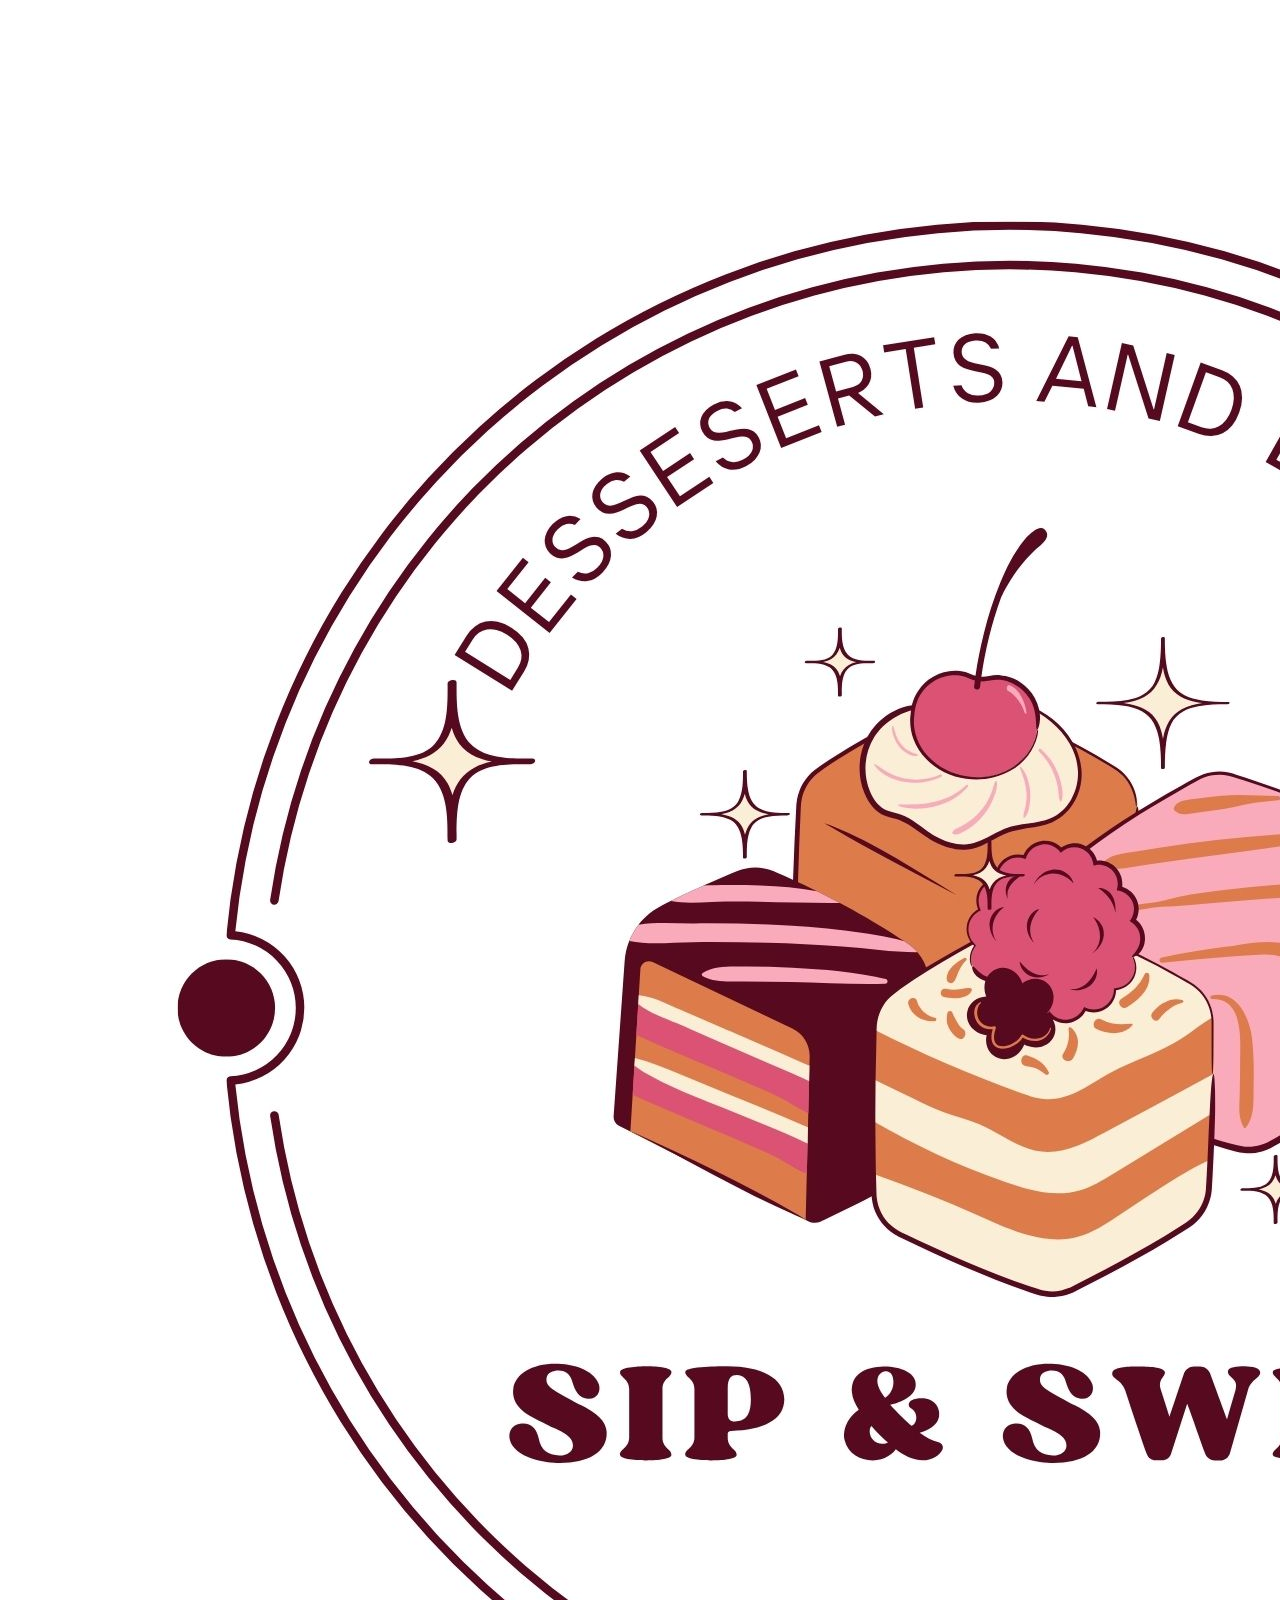
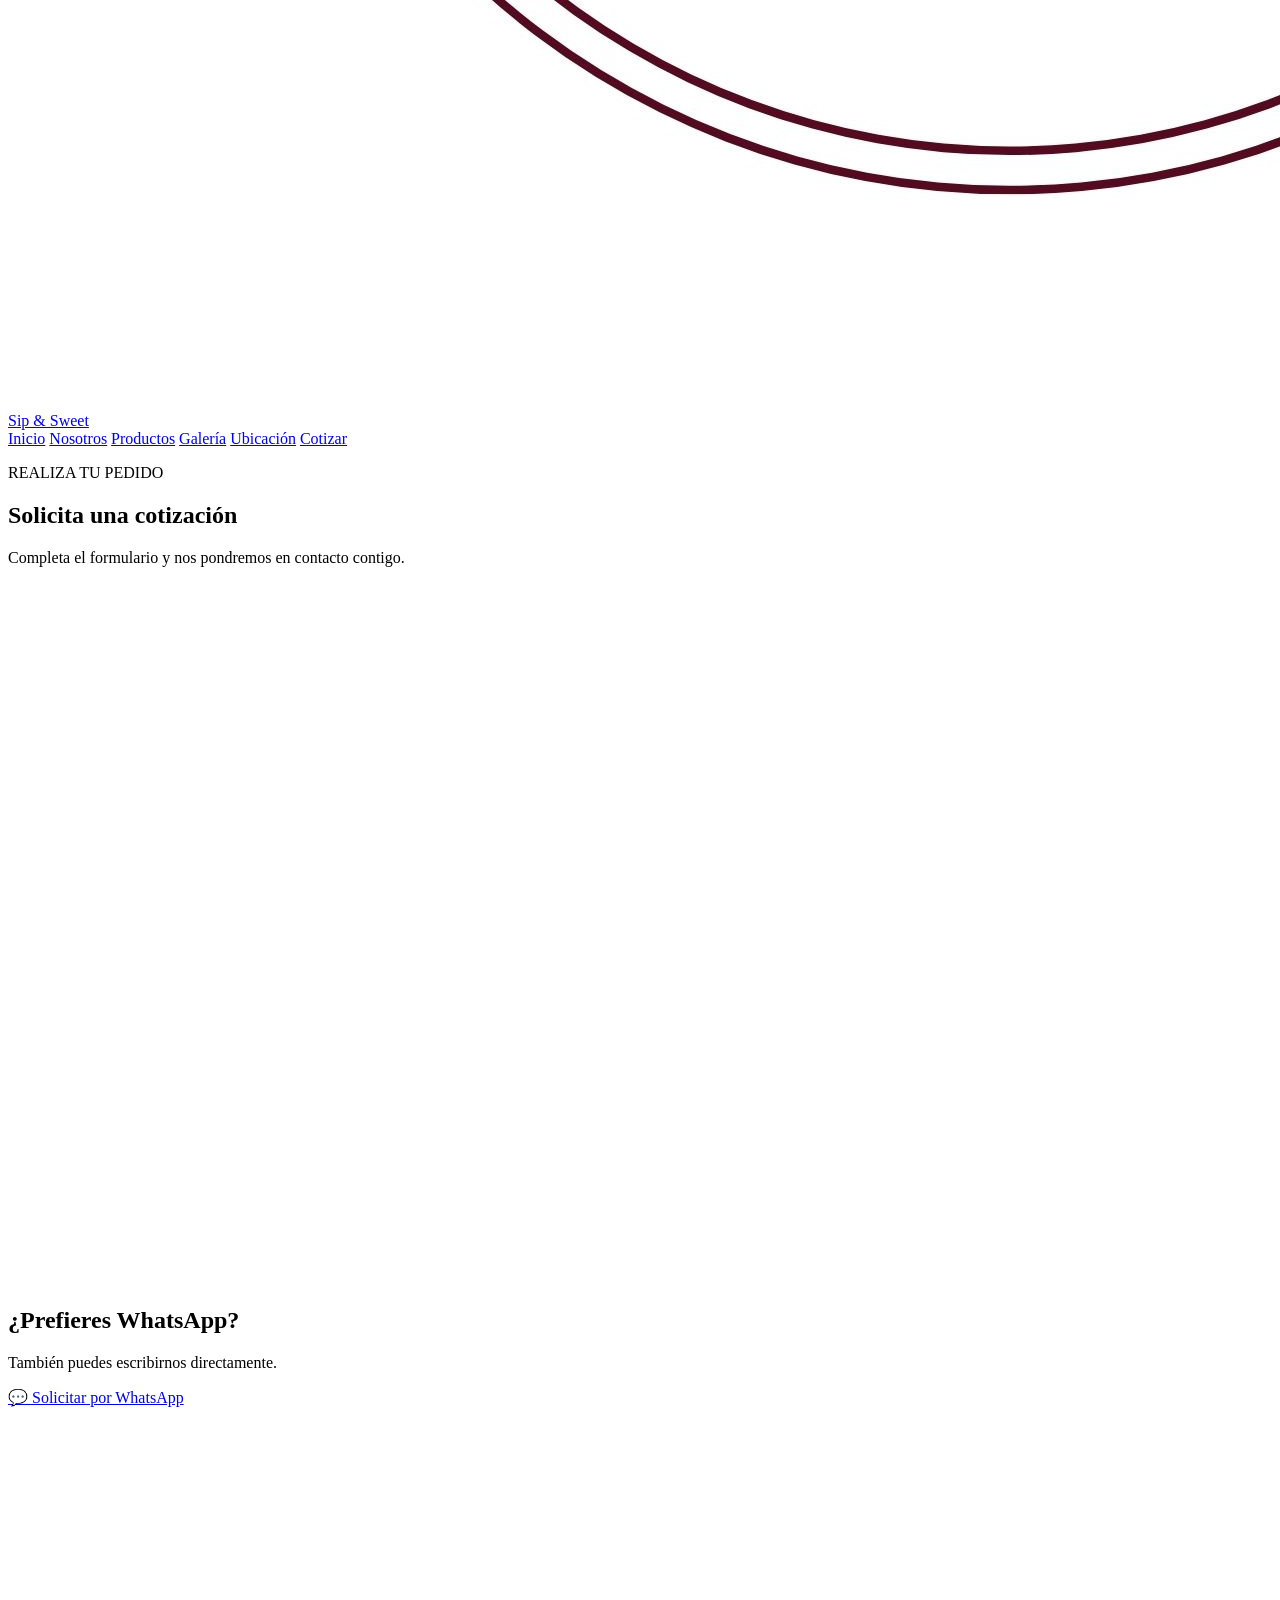
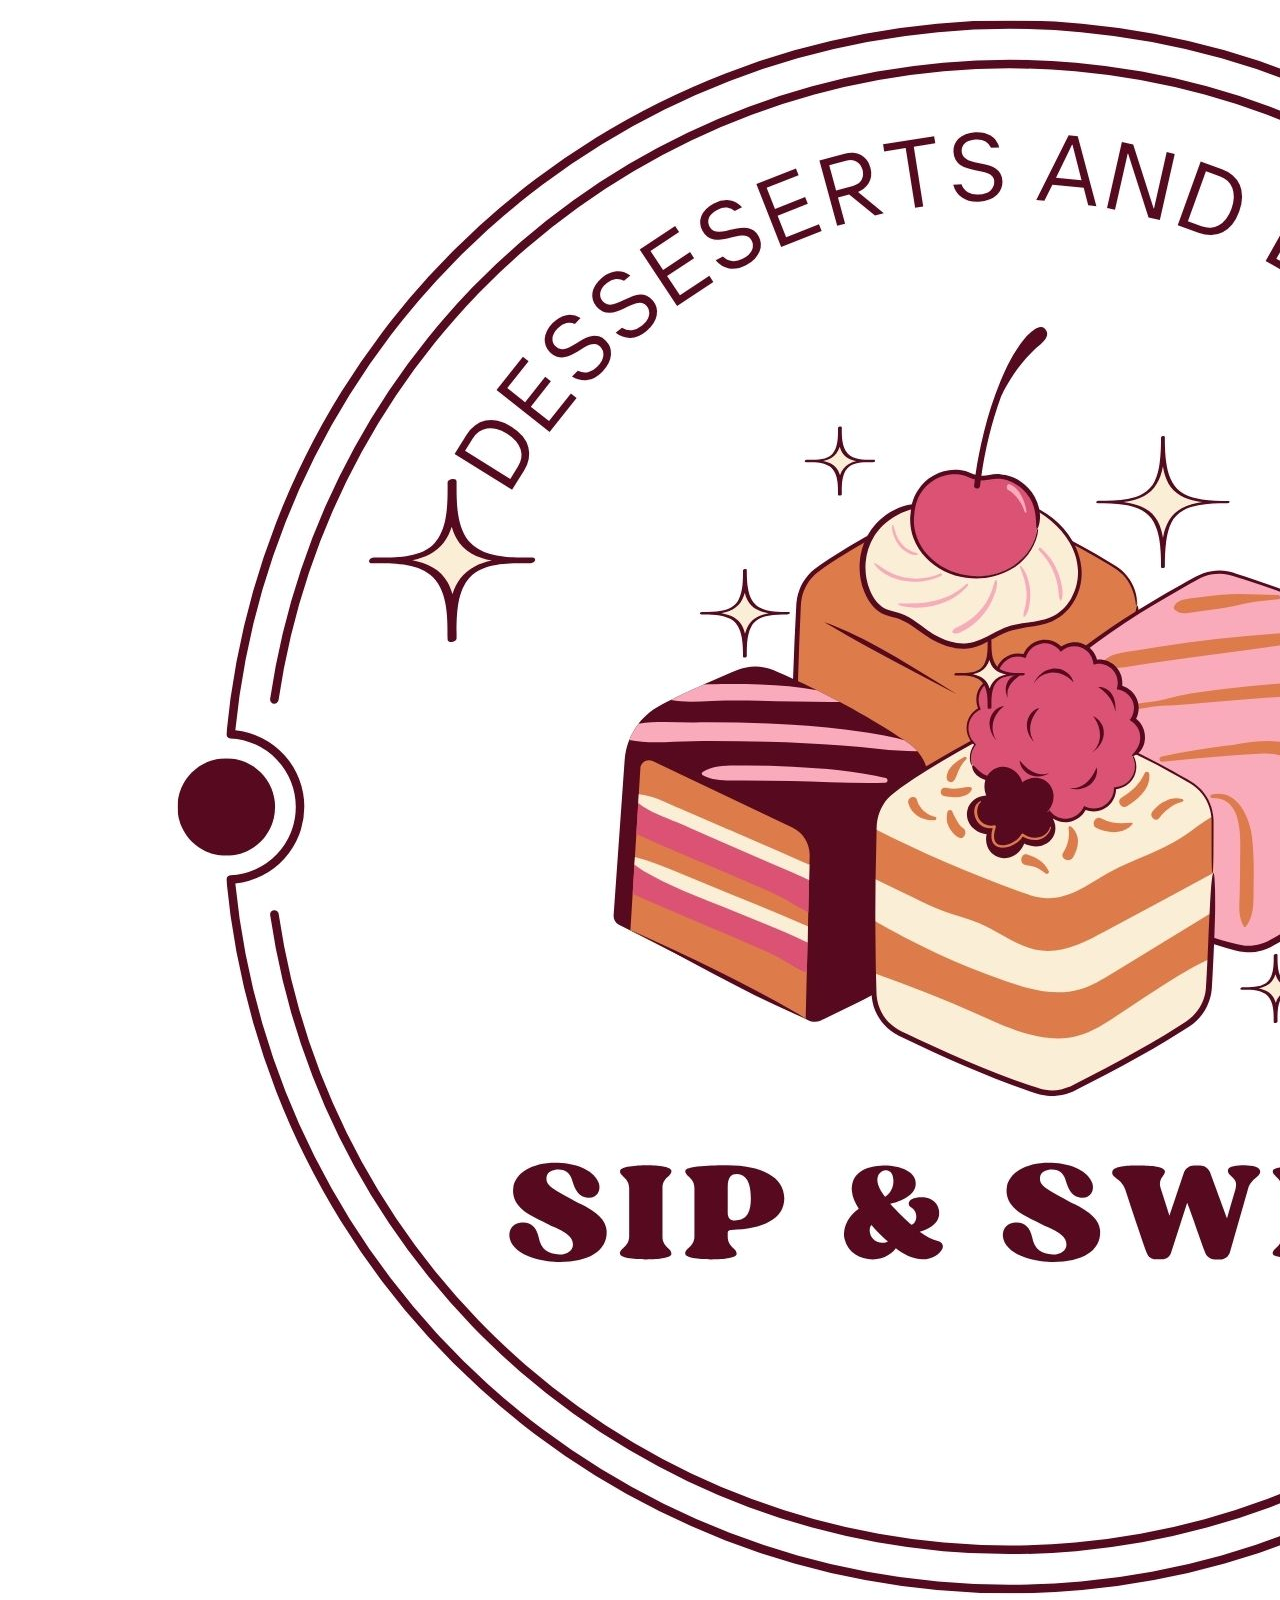
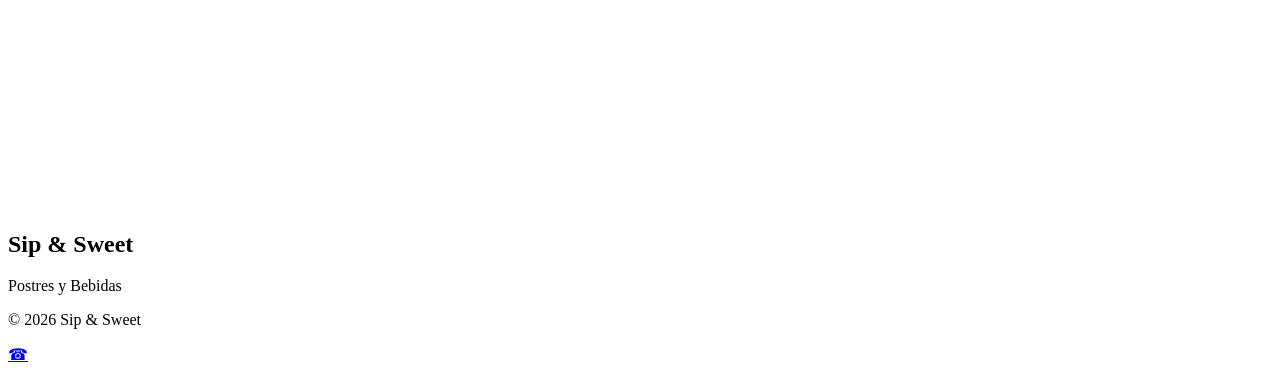
==== Cotizar.html @ 251fcc57 "Trabajo" ====
<!DOCTYPE html>
<html lang="es">
<head>
    <meta charset="UTF-8">
    <meta name="viewport" content="width=device-width, initial-scale=1.0">
    <title>Sip & Sweet | Cotizar</title>
    <link rel="stylesheet" href="style.css">
</head>

<body>
    <header class="header">
        <a href="index.html" class="logo-area">
            <img src="SIP & SWEET.jpg.jpeg" alt="Logo">
            <span>
                Sip & Sweet
            </span>
        </a>

        <nav class="menu">
            <a href="Inicio.html">Inicio</a>
            <a href="nosotros.html">Nosotros</a>
            <a href="productos.html">Productos</a>
            <a href="galeria.html">Galería</a>
            <a href="ubicacion.html">Ubicación</a>
            <a href="cotizar.html" class="activo">Cotizar</a>
        </nav>
    </header>

    <main>
        <section class="pagina-titulo">
            <p class="etiqueta">
                REALIZA TU PEDIDO
            </p>

            <h1>
                Solicita una cotización
            </h1>

            <p>
                Completa el formulario y nos pondremos en contacto contigo.
            </p>

        </section>


        <section class="seccion">
            <div class="formulario">

                <iframe src="https://docs.google.com/forms/d/e/1FAIpQLSerb59n54mi8yVK3puE0vmcyumna59EAWSUeLWw6-2KapjbzQ/viewform?usp=sharing&ouid=100980367178683352864" width="100%"
                    height="700" frameborder="0" marginheight="0" marginwidth="0">

                    Cargando formulario...

                </iframe>
            </div>
        </section>

        <section class="contacto">
            <h2>
                ¿Prefieres WhatsApp?
            </h2>

            <p>
                También puedes escribirnos directamente.
            </p>

            <a href="https://wa.me/50239715109?text=Hola%20Sip%20%26%20Sweet%2C%20quiero%20información."
                target="_blank" class="btn-whatsapp">

                💬 Solicitar por WhatsApp

            </a>
        </section>
    </main>

    <footer>
        <div class="footer-logo">
            <img src="SIP & SWEET.jpg.jpeg" alt="Logo">
            <h2>
                Sip & Sweet
            </h2>
        </div>

        <p>
            Postres y Bebidas
        </p>

        <p>
            © 2026 Sip & Sweet
        </p>
    </footer>

    <a href="https://wa.me/50239715109?text=Hola%20Sip%20%26%20Sweet%2C%20quiero%20información."
        target="_blank"
        class="whatsapp" aria-label="WhatsApp">
        ☎
    </a>

</body>
</html>
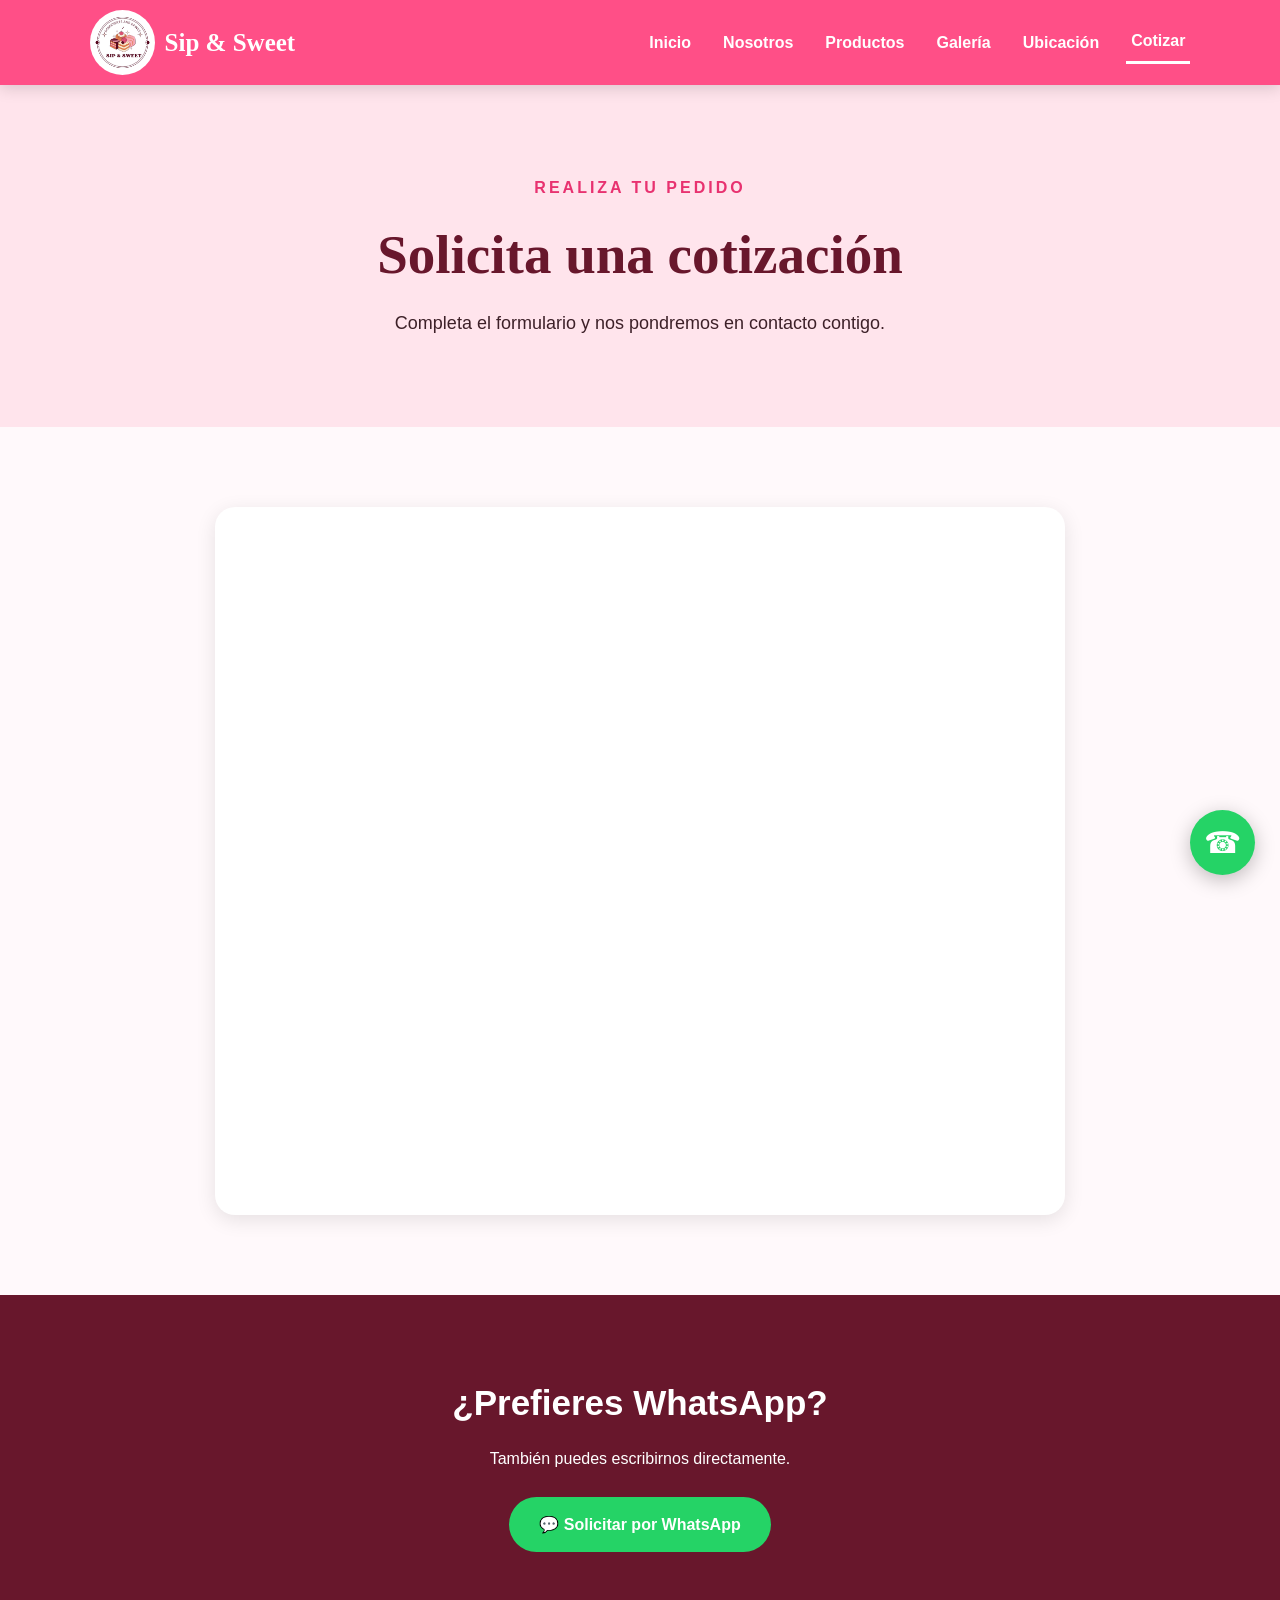
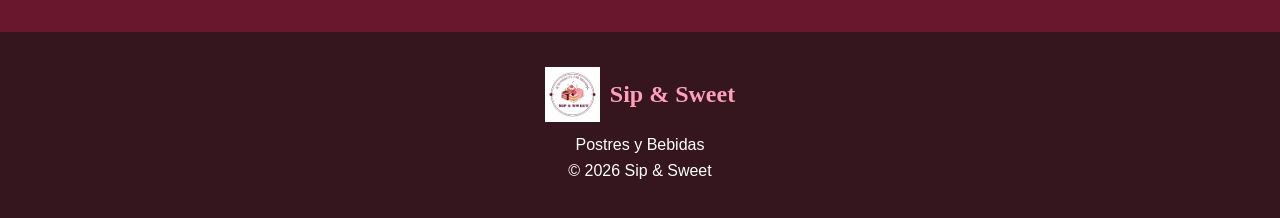
==== commit eba81209: "cambios Updated stylesheet link and corrected navigation links to match file names." ====
--- a/Cotizar.html
+++ b/Cotizar.html
@@ -4,7 +4,7 @@
     <meta charset="UTF-8">
     <meta name="viewport" content="width=device-width, initial-scale=1.0">
     <title>Sip & Sweet | Cotizar</title>
-    <link rel="stylesheet" href="style.css">
+    <link rel="stylesheet" href="Style.css">
 </head>
 
 <body>
@@ -17,12 +17,12 @@
         </a>
 
         <nav class="menu">
-            <a href="Inicio.html">Inicio</a>
-            <a href="nosotros.html">Nosotros</a>
-            <a href="productos.html">Productos</a>
-            <a href="galeria.html">Galería</a>
-            <a href="ubicacion.html">Ubicación</a>
-            <a href="cotizar.html" class="activo">Cotizar</a>
+            <a href="index.html">Inicio</a>
+            <a href="Nosotros.html">Nosotros</a>
+            <a href="Productos.html">Productos</a>
+            <a href="Galeria.html">Galería</a>
+            <a href="Ubicacion.html">Ubicación</a>
+            <a href="Cotizar.html" class="activo">Cotizar</a>
         </nav>
     </header>
 
@@ -97,4 +97,4 @@
     </a>
 
 </body>
-</html>+</html>
--- a/Style.css
+++ b/Style.css
@@ -0,0 +1,1147 @@
+/* ========================================
+   CONFIGURACIÓN GENERAL
+======================================== */
+
+* {
+    margin: 0;
+    padding: 0;
+    box-sizing: border-box;
+}
+
+
+html {
+    scroll-behavior: smooth;
+}
+
+
+body {
+    font-family: Arial, Helvetica, sans-serif;
+
+    background: #fff9fb;
+
+    color: #3d2028;
+
+    line-height: 1.6;
+}
+
+
+a {
+    text-decoration: none;
+}
+
+
+
+/* ========================================
+   HEADER
+======================================== */
+
+.header {
+
+    width: 100%;
+
+    min-height: 85px;
+
+    background: #ff4f87;
+
+    display: flex;
+
+    align-items: center;
+
+    justify-content: space-between;
+
+    padding: 10px 7%;
+
+    position: sticky;
+
+    top: 0;
+
+    z-index: 1000;
+
+    box-shadow: 0 3px 15px rgba(0, 0, 0, .15);
+}
+
+
+
+/* LOGO */
+
+.logo-area {
+
+    display: flex;
+
+    align-items: center;
+
+    gap: 10px;
+
+    color: white;
+
+    font-size: 25px;
+
+    font-weight: bold;
+
+    font-family: cursive;
+}
+
+
+.logo-area img {
+
+    width: 65px;
+
+    height: 65px;
+
+    object-fit: contain;
+
+    border-radius: 50%;
+}
+
+
+
+/* ========================================
+   MENÚ
+======================================== */
+
+.menu {
+
+    display: flex;
+
+    align-items: center;
+
+    justify-content: center;
+
+    gap: 22px;
+
+    flex-wrap: wrap;
+}
+
+
+.menu a {
+
+    color: white;
+
+    font-weight: bold;
+
+    transition: .3s;
+
+    padding: 7px 5px;
+}
+
+
+.menu a:hover {
+
+    color: #ffe1eb;
+
+    transform: translateY(-2px);
+}
+
+
+.menu a.activo {
+
+    border-bottom: 3px solid white;
+
+}
+
+
+
+/* ========================================
+   INICIO
+======================================== */
+
+.hero {
+
+    min-height: 620px;
+
+    display: flex;
+
+    align-items: center;
+
+    justify-content: center;
+
+    text-align: center;
+
+    padding: 60px 20px;
+
+    background:
+
+        linear-gradient(rgba(255, 190, 210, .90),
+            rgba(255, 241, 245, .96));
+}
+
+
+.hero-contenido {
+
+    max-width: 850px;
+}
+
+
+.etiqueta {
+
+    color: #e83270;
+
+    font-weight: bold;
+
+    letter-spacing: 3px;
+
+    margin-bottom: 10px;
+}
+
+
+.hero h1 {
+
+    font-family: cursive;
+
+    font-size: 80px;
+
+    color: #68172c;
+
+    margin-bottom: 10px;
+}
+
+
+.hero h2 {
+
+    color: #df316c;
+
+    font-size: 30px;
+
+    margin-bottom: 20px;
+}
+
+
+.hero p:not(.etiqueta) {
+
+    font-size: 19px;
+
+    max-width: 650px;
+
+    margin: 0 auto 30px;
+}
+
+
+
+/* ========================================
+   BOTONES
+======================================== */
+
+.botones {
+
+    display: flex;
+
+    justify-content: center;
+
+    align-items: center;
+
+    gap: 15px;
+
+    flex-wrap: wrap;
+}
+
+
+.btn {
+
+    display: inline-block;
+
+    background: #ed3975;
+
+    color: white;
+
+    padding: 14px 30px;
+
+    border-radius: 30px;
+
+    font-weight: bold;
+
+    transition: .3s;
+}
+
+
+.btn:hover {
+
+    background: #b81d50;
+
+    transform: scale(1.05);
+}
+
+
+.btn-secundario {
+
+    background: #6b172d;
+}
+
+
+.btn-secundario:hover {
+
+    background: #45101d;
+}
+
+
+.btn.pequeño {
+
+    padding: 10px 20px;
+
+    margin-top: 15px;
+}
+
+
+
+/* ========================================
+   BIENVENIDA
+======================================== */
+
+.bienvenida {
+
+    max-width: 1100px;
+
+    margin: auto;
+
+    padding: 80px 20px;
+
+    display: grid;
+
+    grid-template-columns: 1fr 1fr;
+
+    gap: 50px;
+
+    align-items: center;
+}
+
+
+.bienvenida h2 {
+
+    font-size: 40px;
+
+    color: #68172c;
+
+    margin-bottom: 20px;
+}
+
+
+.bienvenida p {
+
+    margin-bottom: 25px;
+
+    font-size: 18px;
+}
+
+
+.bienvenida-iconos {
+
+    display: grid;
+
+    grid-template-columns: repeat(3, 1fr);
+
+    gap: 15px;
+}
+
+
+.bienvenida-iconos div {
+
+    background: #ffe4ec;
+
+    border-radius: 20px;
+
+    padding: 30px 10px;
+
+    text-align: center;
+
+    font-size: 50px;
+}
+
+
+.bienvenida-iconos span {
+
+    display: block;
+
+    font-size: 16px;
+
+    font-weight: bold;
+
+    color: #68172c;
+}
+
+
+
+/* ========================================
+   TÍTULO DE PÁGINAS
+======================================== */
+
+.pagina-titulo {
+
+    text-align: center;
+
+    padding: 90px 20px;
+
+    background: #ffe4ec;
+}
+
+
+.pagina-titulo h1 {
+
+    font-family: cursive;
+
+    font-size: 55px;
+
+    color: #68172c;
+
+    margin-bottom: 10px;
+}
+
+
+.pagina-titulo p:last-child {
+
+    font-size: 18px;
+}
+
+
+
+/* ========================================
+   SECCIONES
+======================================== */
+
+.seccion {
+
+    padding: 80px 7%;
+
+    text-align: center;
+}
+
+
+.gris {
+
+    background: #fff0f4;
+}
+
+
+
+/* ========================================
+   NOSOTROS
+======================================== */
+
+.contenido {
+
+    max-width: 1100px;
+
+    margin: auto;
+
+    padding: 80px 20px;
+
+    display: grid;
+
+    grid-template-columns: 1fr 1fr;
+
+    gap: 50px;
+
+    align-items: center;
+}
+
+
+.texto-grande {
+
+    text-align: left;
+}
+
+
+.texto-grande h2 {
+
+    color: #68172c;
+
+    font-size: 35px;
+
+    margin-bottom: 20px;
+}
+
+
+.texto-grande p {
+
+    margin-bottom: 20px;
+
+    font-size: 17px;
+}
+
+
+.tarjeta-info {
+
+    background: white;
+
+    padding: 40px;
+
+    border-radius: 20px;
+
+    box-shadow: 0 5px 20px rgba(0, 0, 0, .08);
+
+    text-align: center;
+}
+
+
+.tarjeta-info h2 {
+
+    color: #ed3975;
+
+    margin-bottom: 15px;
+}
+
+
+
+/* ========================================
+   TARJETAS
+======================================== */
+
+.tarjetas {
+
+    max-width: 1100px;
+
+    margin: 40px auto 0;
+
+    display: grid;
+
+    grid-template-columns: repeat(3, 1fr);
+
+    gap: 25px;
+}
+
+
+.tarjeta {
+
+    background: white;
+
+    padding: 35px 25px;
+
+    border-radius: 20px;
+
+    box-shadow: 0 5px 20px rgba(0, 0, 0, .08);
+
+    transition: .3s;
+}
+
+
+.tarjeta:hover {
+
+    transform: translateY(-8px);
+}
+
+
+.tarjeta h3 {
+
+    color: #ed3975;
+
+    margin: 10px 0;
+}
+
+
+.emoji {
+
+    font-size: 50px;
+}
+
+
+
+/* ========================================
+   PRODUCTOS
+======================================== */
+
+.productos {
+
+    max-width: 1100px;
+
+    margin: auto;
+
+    display: grid;
+
+    grid-template-columns: repeat(3, 1fr);
+
+    gap: 25px;
+}
+
+
+.producto {
+
+    background: white;
+
+    padding: 40px 25px;
+
+    border-radius: 20px;
+
+    box-shadow: 0 5px 20px rgba(0, 0, 0, .08);
+
+    transition: .3s;
+}
+
+
+.producto:hover {
+
+    transform: translateY(-10px);
+}
+
+
+.producto-icono {
+
+    font-size: 65px;
+
+    margin-bottom: 15px;
+}
+
+
+.producto h2 {
+
+    color: #68172c;
+
+    margin-bottom: 10px;
+}
+
+
+
+/* ========================================
+   GALERÍA
+======================================== */
+
+.galeria {
+
+    max-width: 1100px;
+
+    margin: auto;
+
+    display: grid;
+
+    grid-template-columns: repeat(2, 1fr);
+
+    gap: 30px;
+}
+
+
+.foto {
+
+    background: white;
+
+    border-radius: 20px;
+
+    overflow: hidden;
+
+    box-shadow: 0 5px 20px rgba(0, 0, 0, .10);
+
+    transition: .3s;
+}
+
+
+.foto:hover {
+
+    transform: translateY(-8px);
+}
+
+
+.foto img {
+
+    width: 100%;
+
+    height: 350px;
+
+    object-fit: cover;
+
+    display: block;
+}
+
+
+.foto-info {
+
+    padding: 20px;
+}
+
+
+.foto-info h2 {
+
+    color: #68172c;
+
+    margin-bottom: 5px;
+}
+
+
+
+/* ========================================
+   UBICACIÓN
+======================================== */
+
+.ubicacion-contenido {
+
+    max-width: 1100px;
+
+    margin: auto;
+
+    display: grid;
+
+    grid-template-columns: .8fr 1.5fr;
+
+    gap: 40px;
+
+    align-items: center;
+}
+
+
+.ubicacion-info {
+
+    text-align: left;
+}
+
+
+.ubicacion-info h2 {
+
+    color: #68172c;
+
+    margin-bottom: 20px;
+
+    font-size: 30px;
+}
+
+
+.ubicacion-info p {
+
+    margin-bottom: 15px;
+}
+
+
+.datos {
+
+    margin-top: 25px;
+
+    padding: 20px;
+
+    background: #ffe4ec;
+
+    border-radius: 15px;
+}
+
+
+.mapa {
+
+    width: 100%;
+
+    overflow: hidden;
+
+    border-radius: 20px;
+
+    box-shadow: 0 5px 20px rgba(0, 0, 0, .15);
+}
+
+
+.mapa iframe {
+
+    display: block;
+
+    width: 100%;
+}
+
+
+
+/* ========================================
+   FORMULARIO
+======================================== */
+
+.formulario {
+
+    max-width: 850px;
+
+    margin: auto;
+
+    background: white;
+
+    border-radius: 20px;
+
+    overflow: hidden;
+
+    box-shadow: 0 5px 20px rgba(0, 0, 0, .10);
+}
+
+
+.formulario iframe {
+
+    width: 100%;
+
+    min-height: 700px;
+
+    border: none;
+}
+
+
+
+/* ========================================
+   CONTACTO
+======================================== */
+
+.contacto {
+
+    padding: 80px 20px;
+
+    text-align: center;
+
+    color: white;
+
+    background: #68172c;
+}
+
+
+.contacto h2 {
+
+    font-size: 35px;
+
+    margin-bottom: 15px;
+}
+
+
+.contacto p {
+
+    margin-bottom: 25px;
+}
+
+
+.btn-whatsapp {
+
+    display: inline-block;
+
+    background: #25D366;
+
+    color: white;
+
+    padding: 15px 30px;
+
+    border-radius: 30px;
+
+    font-weight: bold;
+
+    transition: .3s;
+}
+
+
+.btn-whatsapp:hover {
+
+    background: #159447;
+
+    transform: scale(1.05);
+}
+
+
+
+/* ========================================
+   FOOTER
+======================================== */
+
+footer {
+
+    background: #35151e;
+
+    color: white;
+
+    text-align: center;
+
+    padding: 35px 20px;
+}
+
+
+.footer-logo {
+
+    display: flex;
+
+    justify-content: center;
+
+    align-items: center;
+
+    gap: 10px;
+
+    margin-bottom: 10px;
+}
+
+
+.footer-logo img {
+
+    width: 55px;
+
+    height: 55px;
+
+    object-fit: contain;
+}
+
+
+.footer-logo h2 {
+
+    color: #ff9fbb;
+
+    font-family: cursive;
+}
+
+
+
+/* ========================================
+   WHATSAPP FLOTANTE
+======================================== */
+
+.whatsapp {
+
+    position: fixed;
+
+    right: 25px;
+
+    bottom: 25px;
+
+    width: 65px;
+
+    height: 65px;
+
+    background: #25D366;
+
+    color: white;
+
+    border-radius: 50%;
+
+    display: flex;
+
+    justify-content: center;
+
+    align-items: center;
+
+    font-size: 30px;
+
+    box-shadow: 0 5px 20px rgba(0, 0, 0, .25);
+
+    z-index: 2000;
+
+    transition: .3s;
+}
+
+
+.whatsapp:hover {
+
+    transform: scale(1.12);
+}
+
+
+
+/* ========================================
+   RESPONSIVO - TABLET
+======================================== */
+
+@media screen and (max-width: 900px) {
+
+    .header {
+
+        flex-direction: column;
+
+        gap: 12px;
+
+        padding: 15px;
+    }
+
+
+    .menu {
+
+        gap: 12px;
+    }
+
+
+    .hero h1 {
+
+        font-size: 65px;
+    }
+
+
+    .bienvenida {
+
+        grid-template-columns: 1fr;
+    }
+
+
+    .productos {
+
+        grid-template-columns: repeat(2, 1fr);
+    }
+
+
+    .tarjetas {
+
+        grid-template-columns: repeat(2, 1fr);
+    }
+
+
+    .ubicacion-contenido {
+
+        grid-template-columns: 1fr;
+    }
+
+}
+
+
+
+/* ========================================
+   RESPONSIVO - CELULAR
+======================================== */
+
+@media screen and (max-width: 600px) {
+
+    .header {
+
+        position: relative;
+
+        padding: 15px 10px;
+    }
+
+
+    .logo-area {
+
+        font-size: 22px;
+    }
+
+
+    .logo-area img {
+
+        width: 55px;
+
+        height: 55px;
+    }
+
+
+    .menu {
+
+        flex-direction: column;
+
+        width: 100%;
+
+        gap: 3px;
+    }
+
+
+    .menu a {
+
+        width: 100%;
+
+        text-align: center;
+
+        padding: 6px;
+    }
+
+
+    .hero {
+
+        min-height: 520px;
+
+        padding: 40px 20px;
+    }
+
+
+    .hero h1 {
+
+        font-size: 50px;
+    }
+
+
+    .hero h2 {
+
+        font-size: 23px;
+    }
+
+
+    .hero p:not(.etiqueta) {
+
+        font-size: 16px;
+    }
+
+
+    .pagina-titulo {
+
+        padding: 60px 20px;
+    }
+
+
+    .pagina-titulo h1 {
+
+        font-size: 42px;
+    }
+
+
+    .seccion {
+
+        padding: 55px 5%;
+    }
+
+
+    .bienvenida {
+
+        padding: 55px 20px;
+    }
+
+
+    .bienvenida h2 {
+
+        font-size: 30px;
+    }
+
+
+    .bienvenida-iconos {
+
+        grid-template-columns: 1fr;
+    }
+
+
+    .contenido {
+
+        grid-template-columns: 1fr;
+
+        padding: 55px 20px;
+    }
+
+
+    .tarjetas {
+
+        grid-template-columns: 1fr;
+    }
+
+
+    .productos {
+
+        grid-template-columns: 1fr;
+    }
+
+
+    .galeria {
+
+        grid-template-columns: 1fr;
+    }
+
+
+    .foto img {
+
+        height: 280px;
+    }
+
+
+    .ubicacion-contenido {
+
+        grid-template-columns: 1fr;
+    }
+
+
+    .mapa iframe {
+
+        height: 300px;
+    }
+
+
+    .formulario iframe {
+
+        min-height: 650px;
+    }
+
+
+    .contacto h2 {
+
+        font-size: 28px;
+    }
+
+
+    .whatsapp {
+
+        width: 55px;
+
+        height: 55px;
+
+        right: 15px;
+
+        bottom: 15px;
+
+        font-size: 25px;
+    }
+
+}
